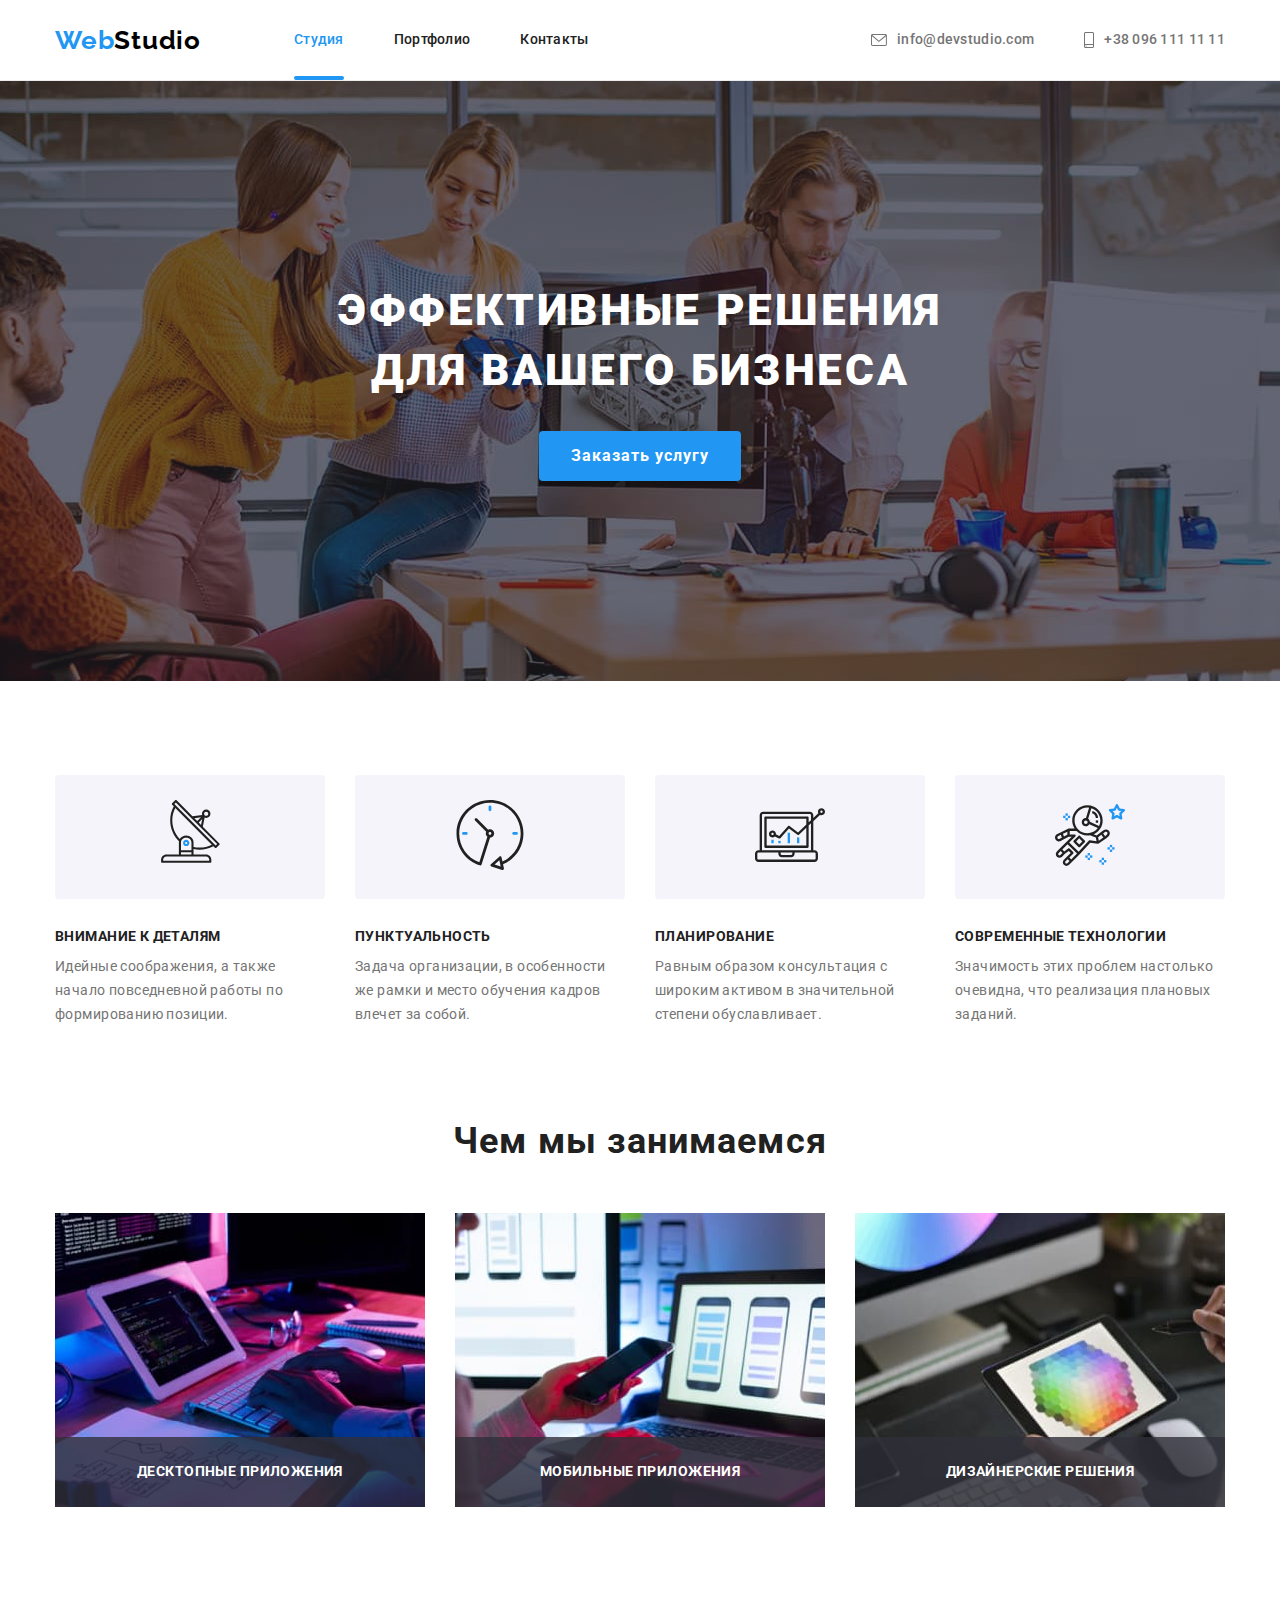
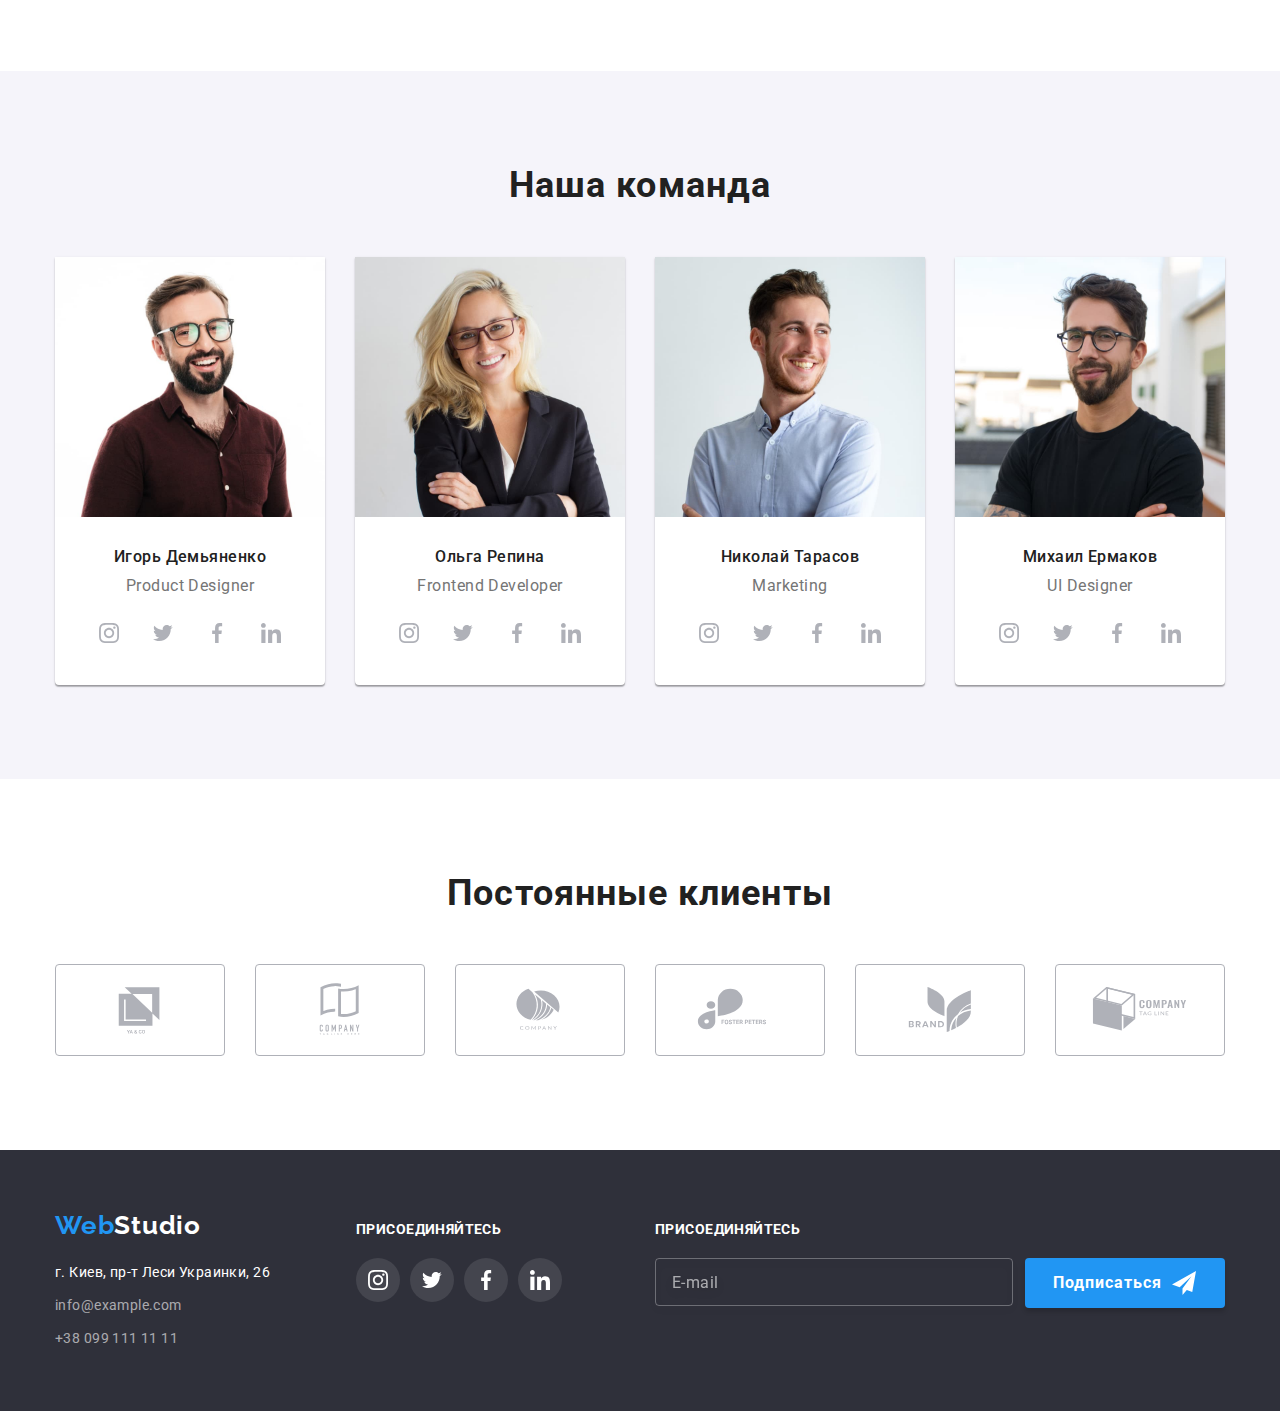
==== index.html @ 944a4d7e "added start files" ====
<!DOCTYPE html>
<html lang="ru">
  <head>
    <meta charset="UTF-8" />
    <meta http-equiv="X-UA-Compatible" content="IE=edge" />
    <meta name="viewport" content="width=device-width, initial-scale=1.0" />
    <title>Студия</title>
    <link rel="preconnect" href="https://fonts.googleapis.com" />
    <link rel="preconnect" href="https://fonts.gstatic.com" crossorigin />
    <link
      href="https://fonts.googleapis.com/css2?family=Raleway:wght@700&family=Roboto:wght@400;500;700;900&display=swap"
      rel="stylesheet"
    />
    <link
      rel="stylesheet"
      href="https://cdnjs.cloudflare.com/ajax/libs/modern-normalize/1.1.0/modern-normalize.min.css"
    />
    <link rel="stylesheet" href="./css/styles.css" />
  </head>
  <body>
    <header class="page-header">
      <div class="container">
        <nav class="main-nav">
          <a class="logo-blue text-decoration-nav" href="./index.html" lang="en"
            >Web<span class="logo-dark">Studio</span></a
          >
          <ul class="site-nav site-ul site-nav-header">
            <li class="item">
              <a href="./index.html" class="site-nav-item text-decoration-nav current">Студия</a>
            </li>
            <li class="item">
              <a href="./portfolio.html" class="site-nav-item text-decoration-nav">Портфолио</a>
            </li>
            <li class="item">
              <a href="" class="site-nav-item text-decoration-nav">Контакты</a>
            </li>
          </ul>
        </nav>
        <ul class="contacts-header site-ul site-nav-header">
          <li class="item">
            <a
              class="contacts-item contacts-item-mail text-decoration-nav"
              href="mailto:info@devstudio.com"
            >
              <svg class="icon-email" width="16" height="12">
                <use href="./images/sprite.svg#icon-email"></use>
              </svg>
              info@devstudio.com</a
            >
          </li>
          <li class="item">
            <a class="contacts-item contacts-item-tel text-decoration-nav" href="tel:+380961111111">
              <svg class="icon-tel" width="10" height="16">
                <use href="./images/sprite.svg#icon-smartphone"></use>
              </svg>
              +38 096 111 11 11</a
            >
          </li>
        </ul>
      </div>
    </header>
    <main>
      <section class="hero hero-overlay">
        <div class="container">
          <h1 class="hero-title">
            Эффективные решения <span class="indent">для вашего бизнеса</span>
          </h1>
          <button class="hero-button" type="button" data-modal-open>Заказать услугу</button>
          <div class="backdrop is-hidden" data-modal>
            <div class="modal">
              <button data-modal-close class="modal-icon-close">
                <svg width="11" height="11  ">
                  <use class="" href="./images/sprite.svg#icon-close-black"></use>
                </svg>
              </button>
              <form class="contact-form-wrapper">
                <b class="contact-form-title">Оставьте свои данные, мы вам перезвоним</b>
                <label class="contact-form-type"
                  >Имя
                  <span class="contact-form-input-wrapper">
                    <input
                      type="text"
                      name="user_name"
                      class="contact-form-input"
                      required
                      minlength="2"
                      pattern="^[а-яА-Яа-яА-Яa-zA-Z]+\s[а-яА-Яа-яА-Яa-zA-Z]+$"
                    />
                    <svg class="contact-form-icon" width="18" height="18">
                      <use href="./images/sprite.svg#icon-person-black-18dp"></use>
                    </svg>
                  </span>
                </label>
                <label class="contact-form-type"
                  >Телефон
                  <span class="contact-form-input-wrapper">
                    <input
                      type="tel"
                      name="user_phone"
                      class="contact-form-input"
                      required
                      pattern="[0-9]{3}-[0-9]{3}-[0-9]{2}-[0-9]{2}"
                      title="066-xxx-xx-xx"
                    />
                    <svg class="contact-form-icon" width="18" height="18">
                      <use href="./images/sprite.svg#icon-phone-black-18dp"></use>
                    </svg>
                  </span>
                </label>
                <label class="contact-form-type"
                  >Почта
                  <span class="contact-form-input-wrapper">
                    <input type="email" name="user_email" class="contact-form-input" required />
                    <svg class="contact-form-icon" width="18" height="18">
                      <use href="./images/sprite.svg#icon-email-black-18dp"></use>
                    </svg>
                  </span>
                </label>
                <label for="user-confirm" class="contact-form-type">Комментарий</label>
                <textarea
                  name="user_message"
                  class="contact-form-input-message"
                  placeholder="Введите текст"
                ></textarea>
                <span class="confirmation-wrapper">
                  <input
                    type="checkbox"
                    name="user_confirmation"
                    required
                    id="user-confirm"
                    class="contact-form-checkbox visually-hidden"
                  />
                  <label for="user-confirm" class="contact-form-confirm">
                    Соглашаюсь с рассылкой и принимаю
                    <a href="" class="contact-form-confirm-link">Условия договора</a></label
                  >
                </span>

                <button type="submit" class="contact-form-btn">Отправить</button>
              </form>
            </div>
          </div>
        </div>
      </section>
      <section class="features section-no-padding-btm features-list">
        <div class="container">
          <h2 class="section-title visually-hidden">Особенности</h2>
          <ul class="site-ul feature-list">
            <li class="item">
              <div class="features-icon">
                <svg class="icon" width="70" height="70">
                  <use href="./images/sprite.svg#icon-antenna"></use>
                </svg>
              </div>
              <h3 class="features-title">Внимание к деталям</h3>
              <p class="features-description">
                Идейные соображения, а также начало повседневной работы по формированию позиции.
              </p>
            </li>
            <li class="item">
              <div class="features-icon">
                <svg class="icon" width="70" height="70">
                  <use href="./images/sprite.svg#icon-clock"></use>
                </svg>
              </div>
              <h3 class="features-title">Пунктуальность</h3>
              <p class="features-description">
                Задача организации, в особенности же рамки и место обучения кадров влечет за собой.
              </p>
            </li>
            <li class="item">
              <div class="features-icon">
                <svg class="icon" width="70" height="70">
                  <use href="./images/sprite.svg#icon-diagram"></use>
                </svg>
              </div>
              <h3 class="features-title">Планирование</h3>
              <p class="features-description">
                Равным образом консультация с широким активом в значительной степени обуславливает.
              </p>
            </li>
            <li class="item">
              <div class="features-icon">
                <svg class="icon" width="70" height="70">
                  <use href="./images/sprite.svg#icon-astronaut"></use>
                </svg>
              </div>
              <h3 class="features-title">Современные технологии</h3>
              <p class="features-description">
                Значимость этих проблем настолько очевидна, что реализация плановых заданий.
              </p>
            </li>
          </ul>
        </div>
      </section>
      <section class="our-work section">
        <div class="container">
          <h2 class="section-title">Чем мы занимаемся</h2>
          <ul class="site-ul work-list">
            <li class="item">
              <div class="work-img-wrapper">
                <img
                  src="./images/about-img-1.jpeg"
                  alt="Декстопные приложения"
                  width="370"
                  height="294"
                />
                <p class="work-img-wrapper-item">Десктопные приложения</p>
              </div>
            </li>
            <li class="item">
              <div class="work-img-wrapper">
                <img
                  src="./images/about-img-2.jpeg"
                  alt="Мобильные приложения"
                  width="370"
                  height="294"
                />
                <p class="work-img-wrapper-item">Мобильные приложения</p>
              </div>
            </li>
            <li class="item">
              <div class="work-img-wrapper">
                <img
                  src="./images/about-img-3.jpeg"
                  alt="Дизайнерские решения"
                  width="370"
                  height="294"
                />
                <p class="work-img-wrapper-item">Дизайнерские решения</p>
              </div>
            </li>
          </ul>
        </div>
      </section>
      <section class="our-team section">
        <div class="container">
          <h2 class="section-title">Наша команда</h2>
          <ul class="site-ul team-list">
            <li class="team-card item">
              <img
                class="team-item"
                src="./images/team-img-1.jpeg"
                alt="Игорь Демьяненко"
                width="270"
                height="260"
              />
              <div class="team-wrapper">
                <h3 class="team-item-title">Игорь Демьяненко</h3>
                <p class="team-iteam-description" lang="en">Product Designer</p>
                <ul class="site-ul team-social">
                  <li class="team-social-item">
                    <a class="social-link" href="/">
                      <svg width="20" height="20">
                        <use class="" href="./images/sprite.svg#icon-instagram"></use>
                      </svg>
                    </a>
                  </li>
                  <li class="team-social-item">
                    <a class="social-link" href="/">
                      <svg width="20" height="20">
                        <use href="./images/sprite.svg#icon-twitter"></use>
                      </svg>
                    </a>
                  </li>
                  <li class="team-social-item">
                    <a class="social-link" href="/">
                      <svg width="20" height="20">
                        <use href="./images/sprite.svg#icon-facebook"></use>
                      </svg>
                    </a>
                  </li>
                  <li class="team-social-item">
                    <a class="social-link" href="/">
                      <svg width="20" height="20">
                        <use href="./images/sprite.svg#icon-linkedin"></use>
                      </svg>
                    </a>
                  </li>
                </ul>
              </div>
            </li>
            <li class="team-card item">
              <img
                class="team-item"
                src="./images/team-img-2.jpeg"
                alt="Ольга Репина"
                width="270"
                height="260"
              />
              <div class="team-wrapper">
                <h3 class="team-item-title">Ольга Репина</h3>
                <p class="team-iteam-description" lang="en">Frontend Developer</p>
                <ul class="site-ul team-social">
                  <li class="team-social-item">
                    <a class="social-link" href="/">
                      <svg width="20" height="20">
                        <use class="" href="./images/sprite.svg#icon-instagram"></use>
                      </svg>
                    </a>
                  </li>
                  <li class="team-social-item">
                    <a class="social-link" href="/">
                      <svg width="20" height="20">
                        <use href="./images/sprite.svg#icon-twitter"></use>
                      </svg>
                    </a>
                  </li>
                  <li class="team-social-item">
                    <a class="social-link" href="/">
                      <svg width="20" height="20">
                        <use href="./images/sprite.svg#icon-facebook"></use>
                      </svg>
                    </a>
                  </li>
                  <li class="team-social-item">
                    <a class="social-link" href="/">
                      <svg width="20" height="20">
                        <use href="./images/sprite.svg#icon-linkedin"></use>
                      </svg>
                    </a>
                  </li>
                </ul>
              </div>
            </li>
            <li class="team-card item">
              <img
                class="team-item"
                src="./images/team-img-3.jpeg"
                alt="Николай Тарасов"
                width="270"
                height="260"
              />
              <div class="team-wrapper">
                <h3 class="team-item-title">Николай Тарасов</h3>
                <p class="team-iteam-description" lang="en">Marketing</p>
                <ul class="site-ul team-social">
                  <li class="team-social-item">
                    <a class="social-link" href="/">
                      <svg width="20" height="20">
                        <use class="" href="./images/sprite.svg#icon-instagram"></use>
                      </svg>
                    </a>
                  </li>
                  <li class="team-social-item">
                    <a class="social-link" href="/">
                      <svg width="20" height="20">
                        <use href="./images/sprite.svg#icon-twitter"></use>
                      </svg>
                    </a>
                  </li>
                  <li class="team-social-item">
                    <a class="social-link" href="/">
                      <svg width="20" height="20">
                        <use href="./images/sprite.svg#icon-facebook"></use>
                      </svg>
                    </a>
                  </li>
                  <li class="team-social-item">
                    <a class="social-link" href="/">
                      <svg width="20" height="20">
                        <use href="./images/sprite.svg#icon-linkedin"></use>
                      </svg>
                    </a>
                  </li>
                </ul>
              </div>
            </li>
            <li class="team-card item">
              <img
                class="team-item"
                src="./images/team-img-4.jpeg"
                alt="Михаил Ермаков"
                width="270"
                height="260"
              />
              <div class="team-wrapper">
                <h3 class="team-item-title">Михаил Ермаков</h3>
                <p class="team-iteam-description" lang="en">UI Designer</p>
                <ul class="site-ul team-social">
                  <li class="team-social-item">
                    <a class="social-link" href="/">
                      <svg width="20" height="20">
                        <use class="" href="./images/sprite.svg#icon-instagram"></use>
                      </svg>
                    </a>
                  </li>
                  <li class="team-social-item">
                    <a class="social-link" href="/">
                      <svg width="20" height="20">
                        <use href="./images/sprite.svg#icon-twitter"></use>
                      </svg>
                    </a>
                  </li>
                  <li class="team-social-item">
                    <a class="social-link" href="/">
                      <svg width="20" height="20">
                        <use href="./images/sprite.svg#icon-facebook"></use>
                      </svg>
                    </a>
                  </li>
                  <li class="team-social-item">
                    <a class="social-link" href="/">
                      <svg width="20" height="20">
                        <use href="./images/sprite.svg#icon-linkedin"></use>
                      </svg>
                    </a>
                  </li>
                </ul>
              </div>
            </li>
          </ul>
        </div>
      </section>
      <section class="our-clients section">
        <div class="container">
          <h2 class="section-title">Постоянные клиенты</h2>
          <ul class="clients-list site-ul">
            <li class="clients-item">
              <svg width="106" height="60">
                <use href="./images/sprite.svg#icon-client-ya-co"></use>
              </svg>
            </li>
            <li class="clients-item">
              <svg width="106" height="60">
                <use href="./images/sprite.svg#icon-client-tagline-here"></use>
              </svg>
            </li>
            <li class="clients-item">
              <svg width="106" height="60">
                <use href="./images/sprite.svg#icon-client-company"></use>
              </svg>
            </li>
            <li class="clients-item">
              <svg width="106" height="60">
                <use href="./images/sprite.svg#icon-client-foster-peters"></use>
              </svg>
            </li>
            <li class="clients-item">
              <svg width="106" height="60">
                <use href="./images/sprite.svg#icon-client-brand"></use>
              </svg>
            </li>
            <li class="clients-item">
              <svg width="106" height="60">
                <use href="./images/sprite.svg#icon-client-tag-line"></use>
              </svg>
            </li>
          </ul>
        </div>
      </section>
    </main>
    <footer class="page-footer">
      <div class="container footer-section">
        <div class="address-section">
          <a class="logo-blue text-decoration-nav" href="./index.html" lang="en"
            >Web<span class="logo-light">Studio</span></a
          >
          <address class="address">
            <ul class="site-ul">
              <li>
                <p class="footer-address">г. Киев, пр-т Леси Украинки, 26</p>
              </li>
              <li class="footer-contacts-list">
                <a class="footer-contacts-item text-decoration-nav" href="mailto:info@example.com"
                  >info@example.com</a
                >
              </li>
              <li class="footer-contacts-list">
                <a class="footer-contacts-item text-decoration-nav" href="tel:+380991111111"
                  >+38 099 111 11 11</a
                >
              </li>
            </ul>
          </address>
        </div>
        <div class="social-section">
          <h3 class="social-title">присоединяйтесь</h3>
          <ul class="social-list-footer site-ul">
            <li class="social-item-footer">
              <a class="social-link" href="/">
                <svg width="20" height="20">
                  <use class="" href="./images/sprite.svg#icon-instagram"></use>
                </svg>
              </a>
            </li>
            <li class="social-item-footer">
              <a class="social-link" href="/">
                <svg width="20" height="20">
                  <use href="./images/sprite.svg#icon-twitter"></use>
                </svg>
              </a>
            </li>
            <li class="social-item-footer">
              <a class="social-link" href="/">
                <svg width="20" height="20">
                  <use href="./images/sprite.svg#icon-facebook"></use>
                </svg>
              </a>
            </li>
            <li class="social-item-footer">
              <a class="social-link" href="/">
                <svg width="20" height="20">
                  <use href="./images/sprite.svg#icon-linkedin"></use>
                </svg>
              </a>
            </li>
          </ul>
        </div>
        <div class="contact-form-footer">
          <p class="social-title">присоединяйтесь</p>
          <form class="contact-form-footer-wrapper">
            <input
              type="email"
              name="user_email_news"
              class="contact-form-news"
              required
              minlength="2"
              placeholder="E-mail"
            />
            <button type="submit" class="contact-form-news-btn">
              Подписаться
              <svg class="news-btn-icon" width="24px" height="24px">
                <use href="./images/sprite.svg#icon-icon-send"></use>
              </svg>
            </button>
          </form>
        </div>
      </div>
    </footer>
    <script src="./js/modal.js"></script>
  </body>
</html>
---- css/styles.css ----
:root {
  --main-background-color: #ffffff;
  --secondary-background-color: #f5f4fa;
  --portfolio-buttons-color: #f5f4fa;
  --main-light-color: #ffffff;
  --main-text-color: #212121;
  --secondary-text-color: #757575;
  --main-accent-color: #2196f3;
  --secondary-accent-color: #188ce8;
  --hero-footer-background: #2f303a;
  --portffolio-background: #eeeeee;
  --hero-overlay: rgba(47, 48, 58, 0.4);
  --header-border-bottom: #ececec;
  --logo-dark-color: #000000;
  --team-social-icons: #afb1b8;
}
body {
  font-family: Roboto, sans-serif;
  font-style: normal;
  font-weight: normal;
  color: var(--main-text-color);
  background-color: var(--main-background-color);
}
h1,
h2,
h3,
h4,
h5,
h6,
p {
  margin: 0;
}
img {
  display: block;
}

.page-header {
  border-bottom: 1px solid var(--header-border-bottom);
}
.page-header .container {
  display: flex;
}
.container {
  width: 1200px;
  padding-left: 15px;
  padding-right: 15px;
  margin: 0 auto;
}
.main-nav {
  display: flex;
  align-items: center;
}
.logo-blue {
  font-family: Raleway, sans-serif;
  color: var(--main-accent-color);
  font-weight: bold;
  font-size: 26px;
  line-height: 1.19;
  letter-spacing: 0.03em;
  padding: 0;
  margin: 0;
}
.logo-dark {
  color: var(--logo-dark-color);
}
.site-nav .item:not(:last-child) {
  margin-right: 50px;
}
.site-ul {
  list-style: none;
  padding: 0;
  margin: 0;
}
.site-nav-header {
  display: flex;
}
.text-decoration-nav {
  text-decoration: none;
}
.site-nav {
  margin: 0 0 0 93px;
}
.site-nav-item {
  display: block;
  padding-top: 32px;
  font-weight: 500;
  font-size: 14px;
  line-height: 1.14;
  letter-spacing: 0.02em;
  color: var(--main-text-color);
  transition: color 250ms cubic-bezier(0.4, 0, 0.2, 1) 0ms;
}
.site-nav-item:hover,
.site-nav-item:focus {
  color: var(--main-accent-color);
}
.contacts-header .item + .item {
  margin-left: 50px;
}
.contacts-header {
  margin-left: auto;
}
.icon-email {
  width: 16px;
  margin-right: 10px;
}
.icon-tel {
  width: 10px;
  margin-right: 10px;
}
.contacts-item {
  display: flex;
  align-items: center;
  padding-top: 32px;
  padding-bottom: 32px;
  margin-left: auto;
  font-weight: 500;
  font-size: 14px;
  line-height: 1.14;
  letter-spacing: 0.02em;
  color: var(--secondary-text-color);
  fill: var(--secondary-text-color);
  transition: color 250ms cubic-bezier(0.4, 0, 0.2, 1) 0ms,
    fill 250ms cubic-bezier(0.4, 0, 0.2, 1) 0ms;
}
.contacts-item:hover,
.contacts-item:focus {
  color: var(--main-accent-color);
  fill: var(--main-accent-color);
}
.section {
  padding-top: 94px;
  padding-bottom: 94px;
}
.section-no-padding-btm {
  padding-top: 94px;
  padding-bottom: 0;
}
.hero {
  background: var(--hero-footer-background);
  text-align: center;
  padding: 200px 0;
}
.hero-overlay {
  max-width: 1600px;
  min-height: 600px;
  margin: 0 auto;
  background-image: linear-gradient(to right, var(--hero-overlay), var(--hero-overlay)),
    url(../images/hero-bg-img.jpeg);
  background-repeat: no-repeat;
  background-position: center;
  background-size: cover;
}
.hero-title {
  margin-bottom: 30px;
  font-weight: 900;
  font-size: 44px;
  line-height: 1.36;
  letter-spacing: 0.06em;
  text-transform: uppercase;
  color: var(--main-light-color);
}
.indent {
  display: block;
}
.hero-button {
  display: inline-block;
  font-family: inherit;
  min-width: 200px;
  padding: 10px 32px;
  box-shadow: 0px 4px 4px rgba(0, 0, 0, 0.15);
  border-radius: 4px;
  color: var(--main-light-color);
  background-color: var(--main-accent-color);
  cursor: pointer;
  font-weight: bold;
  font-size: 16px;
  line-height: 1.87;
  letter-spacing: 0.06em;
  border: none;
  transition: background-color 250ms cubic-bezier(0.4, 0, 0.2, 1) 0ms;
}
.hero-button:hover,
.hero-button:focus {
  background-color: var(--secondary-accent-color);
}
.section-title {
  margin-top: 0;
  margin-bottom: 50px;
  font-weight: bold;
  font-size: 36px;
  line-height: 1.16;
  text-align: center;
  letter-spacing: 0.03em;
}
.visually-hidden {
  position: absolute;
  width: 1px;
  height: 1px;
  margin: -1px;
  border: 0;
  padding: 0;
  white-space: nowrap;
  clip-path: inset(100%);
  clip: rect(0 0 0 0);
  overflow: hidden;
}
.feature-list {
  display: flex;
  flex-wrap: wrap;
}
.feature-list .item {
  width: 270px;
}
.feature-list .item:not(:last-child) {
  margin-right: 30px;
}
.item .features-icon {
  background-color: var(--portfolio-buttons-color);
  padding-top: 25px;
  padding-bottom: 25px;
  margin-bottom: 30px;
  border-radius: 4px;
  width: 270px;
}
.features-icon .icon {
  width: 270px;
  margin: 0 auto;
}
.features-title {
  margin-top: 0;
  margin-bottom: 10px;
  font-weight: bold;
  font-size: 14px;
  line-height: 1.14;
  letter-spacing: 0.03em;
  text-transform: uppercase;
  color: var(--main-text-color);
}
.features-description {
  margin-top: 0;
  margin-bottom: 0;
  font-size: 14px;
  line-height: 1.71;
  letter-spacing: 0.03em;
  color: var(--secondary-text-color);
}
.work-list {
  display: flex;
}
.work-list .item {
  flex-basis: calc((100% - 90px) / 3);
}
.work-list .item:not(:last-child) {
  margin-right: 30px;
}
.work-img-wrapper {
  position: relative;
}
.work-img-wrapper-item {
  transform: translateY(-100%);
  width: 100%;
  height: 70px;
  padding: 27px 80px;
  background: rgba(47, 48, 58, 0.8);
  font-weight: 700;
  font-size: 14px;
  line-height: 1.14;
  text-align: center;
  letter-spacing: 0.03em;
  text-transform: uppercase;
  color: var(--main-light-color);
}
.our-team {
  background-color: var(--secondary-background-color);
}
.team-list {
  display: flex;
  flex-wrap: wrap;
}
.team-list .item:not(:last-child) {
  margin-right: 30px;
}
.team-card {
  flex-basis: calc((100% - 120px) / 4);
  background: var(--main-light-color);
  box-shadow: 0px 1px 3px rgba(0, 0, 0, 0.12), 0px 1px 1px rgba(0, 0, 0, 0.14),
    0px 2px 1px rgba(0, 0, 0, 0.2);
  border-radius: 0px 0px 4px 4px;
}
.team-wrapper {
  padding: 30px 0;
}
.team-item-title {
  margin-top: 0;
  margin-bottom: 10px;
  font-weight: 500;
  font-size: 16px;
  line-height: 1.19;
  text-align: center;
  letter-spacing: 0.03em;
}
.team-iteam-description {
  margin-bottom: 16px;
  font-size: 16px;
  line-height: 1.19;
  text-align: center;
  letter-spacing: 0.03em;
  color: var(--secondary-text-color);
}
.team-social {
  display: flex;
  justify-content: center;
}
.team-social-item .social-link {
  display: flex;
  justify-content: center;
  align-items: center;
  width: 44px;
  height: 44px;
  border-radius: 50%;
  background-position: center;
  fill: var(--team-social-icons);
  transition: background-color 250ms cubic-bezier(0.4, 0, 0.2, 1) 0ms,
    fill 250ms cubic-bezier(0.4, 0, 0.2, 1) 0ms,
    border-radius 250ms cubic-bezier(0.4, 0, 0.2, 1) 0ms;
}
.team-social-item:not(:last-child) {
  margin-right: 10px;
}
.team-social-item .social-link:hover,
.team-social-item .social-link:focus {
  border-radius: 50px;
  background-color: var(--main-accent-color);
  fill: var(--main-light-color);
}
.clients-list {
  display: flex;
  flex-wrap: wrap;
}
.clients-item {
  display: flex;
  justify-content: center;
  align-items: center;
  width: 170px;
  height: 92px;
  margin-right: 30px;
  border: 1px solid var(--team-social-icons);
  box-sizing: border-box;
  border-radius: 4px;
  fill: var(--team-social-icons);
  transition: fill 250ms cubic-bezier(0.4, 0, 0.2, 1) 0ms,
    border-color 250ms cubic-bezier(0.4, 0, 0.2, 1) 0ms;
}
.clients-item:nth-child(6n + 6) {
  margin-right: 0px;
}
.clients-item:hover,
.clients-item:focus {
  fill: var(--main-accent-color);
  border-color: var(--main-accent-color);
}
.page-footer {
  padding: 60px 0;
  background-color: var(--hero-footer-background);
}
.logo-light {
  color: var(--main-light-color);
  margin-bottom: 20px;
}
.address {
  font-style: normal;
  margin-top: 20px;
}
.footer-address {
  font-size: 14px;
  line-height: 1.71;
  letter-spacing: 0.03em;
  color: var(--main-light-color);
}
.footer-contacts-list {
  margin-top: 9px;
}
.footer-contacts-item {
  font-size: 14px;
  line-height: 1.71;
  letter-spacing: 0.03em;
  color: rgba(255, 255, 255, 0.6);
  transition: color 250ms cubic-bezier(0.4, 0, 0.2, 1) 0ms;
}
.footer-contacts-item:hover,
.footer-contacts-item:focus {
  color: var(--main-accent-color);
}
.social-title {
  font-weight: bold;
  font-size: 14px;
  line-height: 1.14;
  letter-spacing: 0.03em;
  text-transform: uppercase;
  color: var(--main-light-color);
}
.footer-section {
  display: flex;
  align-items: baseline;
}
.social-list-footer {
  display: flex;
}
.social-item-footer .social-link {
  display: flex;
  justify-content: center;
  align-items: center;
  width: 44px;
  height: 44px;
  border-radius: 50%;
  background-color: rgba(255, 255, 255, 0.1);
  background-position: center;
  position: relative;
  fill: var(--main-light-color);
  transition: background-color 250ms cubic-bezier(0.4, 0, 0.2, 1) 0ms;
}
.social-item-footer .social-link:hover,
.social-item-footer .social-link:focus {
  background-color: var(--main-accent-color);
}
.social-list-footer :not(:last-child) {
  margin-right: 10px;
}
.address-section {
  margin-right: 70px;
  width: 231px;
}
.social-title {
  margin-bottom: 20px;
  font-weight: bold;
  font-size: 14px;
  line-height: 1.14;
  letter-spacing: 0.03em;
  text-transform: uppercase;
  color: var(--main-light-color);
}
.current {
  color: var(--main-accent-color);
}
.current::after {
  content: '';
  display: block;
  width: 100%;
  height: 4px;
  background: var(--main-accent-color);
  border-radius: 2px;
  margin-top: 28px;
}
.section-ul {
  margin-bottom: 50px;
  margin-top: 0;
}
.button-list {
  display: flex;
  justify-content: center;
}
.button-list .item:not(:last-child) {
  margin-right: 8px;
}
.portfolio-button {
  display: inline-block;
  font-family: inherit;
  min-width: 73px;
  padding: 6px 22px;
  background-color: var(--portfolio-buttons-color);
  cursor: pointer;
  border-radius: 4px;
  font-weight: 500;
  font-size: 16px;
  line-height: 1.62;
  text-align: center;
  letter-spacing: 0.03em;
  border: none;
  transition: color 250ms cubic-bezier(0.4, 0, 0.2, 1) 0ms,
    background-color 250ms cubic-bezier(0.4, 0, 0.2, 1) 0ms,
    box-shadow 250ms cubic-bezier(0.4, 0, 0.2, 1) 0ms,
    border-radius 250ms cubic-bezier(0.4, 0, 0.2, 1) 0ms;
}
.active {
  color: var(--main-light-color);
  background-color: var(--main-accent-color);
  box-shadow: 0px 3px 1px rgba(0, 0, 0, 0.1), 0px 1px 2px rgba(0, 0, 0, 0.08),
    0px 2px 2px rgba(0, 0, 0, 0.12);
  border-radius: 4px;
}
.portfolio-button:hover,
.portfolio-button:focus {
  color: var(--main-light-color);
  background-color: var(--main-accent-color);
  box-shadow: 0px 3px 1px rgba(0, 0, 0, 0.1), 0px 1px 2px rgba(0, 0, 0, 0.08),
    0px 2px 2px rgba(0, 0, 0, 0.12);
  border-radius: 4px;
}
.portfolio-list {
  display: flex;
  flex-wrap: wrap;
}
.portfolio-list .item:nth-child(3n) {
  margin-right: 0;
}
.portfolio-list .item:nth-last-child(-n + 3) {
  margin-bottom: 0;
}
.portfolio-card {
  margin-right: 30px;
  margin-bottom: 30px;
  flex-basis: calc((100% - 90px) / 3);
  background: var(--main-light-color);
}
.portfolio-card.item {
  transition: box-shadow 250ms cubic-bezier(0.4, 0, 0.2, 1) 0ms;
}
.portfolio-card.item:hover,
.portfolio-card.item:focus {
    box-shadow: 0px 1px 1px rgba(0, 0, 0, 0.12),
    0px 4px 4px rgba(0, 0, 0, 0.06),
    1px 4px 6px rgba(0, 0, 0, 0.16);
}
.portfolio-card-list-overlay {
  position: relative;
  overflow: hidden;
}
.portfolio-card-overlay {
  position: absolute;
  top: 0;
  left: 0;
  padding: 63px 24px;
  width: 100%;
  height: 100%;
  overflow: auto;
  font-weight: 400;
  font-size: 18px;
  line-height: 1.56;
  letter-spacing: 0.03em;
  color: var(--main-light-color);
  background-color: rgba(33, 150, 243, 0.9);
  transform: translateY(100%);
  transition: transform 250ms cubic-bezier(0.4, 0, 0.2, 1) 0ms;
}
.portfolio-link {
  display: block;
  text-decoration: none;
}
.portfolio-link:hover .portfolio-card-overlay,
.portfolio-link:focus .portfolio-card-overlay {
  transform: translateY(0%);
  box-shadow: 0px 1px 1px rgba(0, 0, 0, 0.12),
    0px 4px 4px rgba(0, 0, 0, 0.06),
    1px 4px 6px rgba(0, 0, 0, 0.16);
}
.portfolio-wrapper {
  padding: 20px 24px;
  border: 1px solid var(--portffolio-background);
  border-top: none;
}
.portfolio-title {
  margin-top: 0;
  margin-bottom: 4px;
  font-weight: 700;
  font-size: 18px;
  line-height: 2;
  letter-spacing: 0.06em;
  color: var(--main-text-color);
}
.portfolio-description {
  font-size: 16px;
  line-height: 1.87;
  letter-spacing: 0.03em;
  color: var(--secondary-text-color);
}
.backdrop.is-hidden {
  visibility: hidden;
  opacity: 0;
  pointer-events: none;
}
.backdrop.is-hidden .modal {
  transform: translate(50%, -50%) scale(0.1);
}
.backdrop {
  z-index: 1;
  opacity: 1;
  visibility: visible;
  position: fixed;
  width: 100%;
  height: 100%;
  left: 0;
  top: 0;
  background: rgba(0, 0, 0, 0.2);
  transition: opacity 250ms cubic-bezier(0.4, 0, 0.2, 1),
    visibility 250ms cubic-bezier(0.4, 0, 0.2, 1);
}
.modal {
  position: absolute;
  transform: translate(50%, -50%) scale(1);
  width: 528px;
  right: 50%;
  top: 50%;
  background: var(--main-background-color);
  box-shadow: 0px 1px 3px rgba(0, 0, 0, 0.12), 0px 1px 1px rgba(0, 0, 0, 0.14),
    0px 2px 1px rgba(0, 0, 0, 0.2);
  border-radius: 4px;
  transition: transform 250ms cubic-bezier(0.4, 0, 0.2, 1);
}
.modal-icon-close {
  position: absolute;
  top: 8px;
  right: 8px;
  display: flex;
  justify-content: center;
  align-items: center;
  width: 30px;
  height: 30px;
  background: var(--main-background-color);
  border: 1px solid rgba(0, 0, 0, 0.1);
  border-radius: 50%;
  cursor: pointer;
  transition: fill 250ms cubic-bezier(0.4, 0, 0.2, 1);
}
.modal-icon-close:hover,
.modal-icon-close:focus {
  fill: var(--secondary-accent-color);
}
.contact-form-title {
  margin-bottom: 12px;
  font-weight: 700;
  font-size: 20px;
  line-height: 1.15;
  text-align: center;
  letter-spacing: 0.03em;
  color: var(--main-text-color);
}
.contact-form-wrapper {
  padding: 40px;
  text-align: left;
}
.contact-form-input {
  width: 100%;
  height: 38px;
  font-weight: 400;
  font-size: 14px;
  line-height: 1.14;
  letter-spacing: 0.01em;
  padding: 12px 12px 12px 42px;
  border: 1px solid rgba(33, 33, 33, 0.2);
  box-sizing: border-box;
  border-radius: 4px;
  transition: border 250ms cubic-bezier(0.4, 0, 0.2, 1);
}
.contact-form-input:focus, 
.contact-form-input:hover {
  border: 1px solid var(--main-accent-color);
  outline: none;
}
.contact-form-input-message {
  width: 100%;
  height: 118px;
  padding: 12px 16px;
  margin-bottom: 20px;
  resize: none;
  border: 1px solid rgba(33, 33, 33, 0.2);
  box-sizing: border-box;
  border-radius: 4px;
  font-weight: 400;
  font-size: 14px;
  line-height: 1.14;
  letter-spacing: 0.01em;
  transition: border 250ms cubic-bezier(0.4, 0, 0.2, 1) 0ms;
  outline: none;
}
.contact-form-input-message:focus,
.contact-form-input-message:hover {
  border: 1px solid var(--main-accent-color);
}
.contact-form-input-message::placeholder {
  font-weight: 400;
  font-size: 14px;
  line-height: 1.14;
  letter-spacing: 0.01em;
  color: rgba(117, 117, 117, 0.5);
}
.confirmation-wrapper {
  text-align: center;
}
.contact-form-confirm {
  font-weight: 400;
  font-size: 14px;
  line-height: 1.71;
  letter-spacing: 0.03em;
  color: var(--secondary-text-color);
}
.contact-form-confirm::before {
  content: "";
  display: inline-block;
  width: 16px;
  height: 15px;
  cursor: pointer;
  margin-right: 8px;
  border: 2px solid var(--main-text-color);
  border-radius: 4px;
  transition: border 250ms cubic-bezier(0.4, 0, 0.2, 1),
  border-radius 250ms cubic-bezier(0.4, 0, 0.2, 1);
}
.contact-form-checkbox:focus + .contact-form-confirm::before,
.contact-form-checkbox:hover + .contact-form-confirm::before {
  border: 2px solid var(--main-accent-color);
  border-radius: 4px;
}
.contact-form-checkbox:checked + .contact-form-confirm::before {
  background-image: url(../images/icon-check.svg);
  border: 0px;
}
.contact-form-confirm-link {
  color: var(--main-accent-color);
}
.contact-form-btn {
  display: block;
  width: 200px;
  height: 50px;
  padding: 10px 55px;
  margin-left: auto;
  margin-right: auto;
  margin-top: 30px;
  font-weight: 700;
  font-size: 16px;
  line-height: 1.88;
  letter-spacing: 0.06em;
  color: var(--main-light-color);
  background-color: var(--main-accent-color);
  box-shadow: 0px 4px 4px rgba(0, 0, 0, 0.15);
  border-radius: 4px;
  border: none;
  cursor: pointer;
  transition: background-color 250ms cubic-bezier(0.4, 0, 0.2, 1) 0ms;
}
.contact-form-btn:focus,
.contact-form-btn:hover {
  background-color: var(--secondary-accent-color);
}
.contact-form-type {
  display: block;
  font-weight: 400;
  font-size: 12px;
  margin-top: 12px;
  margin-bottom: 4px;
  line-height: 1.17;
  letter-spacing: 0.01em;
  color: var(--secondary-text-color);
}
.contact-form-input-wrapper {
  position: relative;
  margin-bottom: 10px;
}
.contact-form-icon {
  position: absolute;
  display: block;
  top: 50%;
  left: 12px;
  transform: translateY(-50%);
  transition: fill 250ms cubic-bezier(0.4, 0, 0.2, 1);
}
.contact-form-input:focus + .contact-form-icon,
.contact-form-input:hover + .contact-form-icon {
  fill: var(--main-accent-color);
}
.social-title.footer {
  display: block;
}
.contact-form-footer {
  margin-left: 93px;
}
.contact-form-footer-wrapper {
  display: flex;
}
.contact-form-news {
  width: 358px;
  height: 48px;
  padding: 15px 16px;
  border: 1px solid rgba(255, 255, 255, 0.3);
  box-sizing: border-box;
  filter: drop-shadow(0px 4px 4px rgba(0, 0, 0, 0.15));
  border-radius: 4px;
  background-color: transparent;
  outline: none;
  font-weight: 400;
  font-size: 16px;
  line-height: 1.25;
  letter-spacing: 0.03em;
  color: var(--main-light-color);
}
.contact-form-news::placeholder {
  font-weight: 400;
  font-size: 16px;
  line-height: 1.25;
  letter-spacing: 0.03em;
  color: rgba(255, 255, 255, 0.6);
}
.contact-form-news-btn-wrapper {
  position: relative;
}
.contact-form-news-btn {
  display: flex;
  align-items: center;
  width: 200px;
  height: 50px;
  margin-left: 12px;
  background: var(--main-accent-color);
  box-shadow: 0px 4px 4px rgba(0, 0, 0, 0.15);
  border-radius: 4px;
  border: none;
  font-weight: 700;
  font-size: 16px;
  line-height: 1.88;
  letter-spacing: 0.06em;
  color: var(--main-light-color);
  padding: 10px 28px;
  cursor: pointer;
}
.news-btn-icon {
  margin-left: 10px;
}
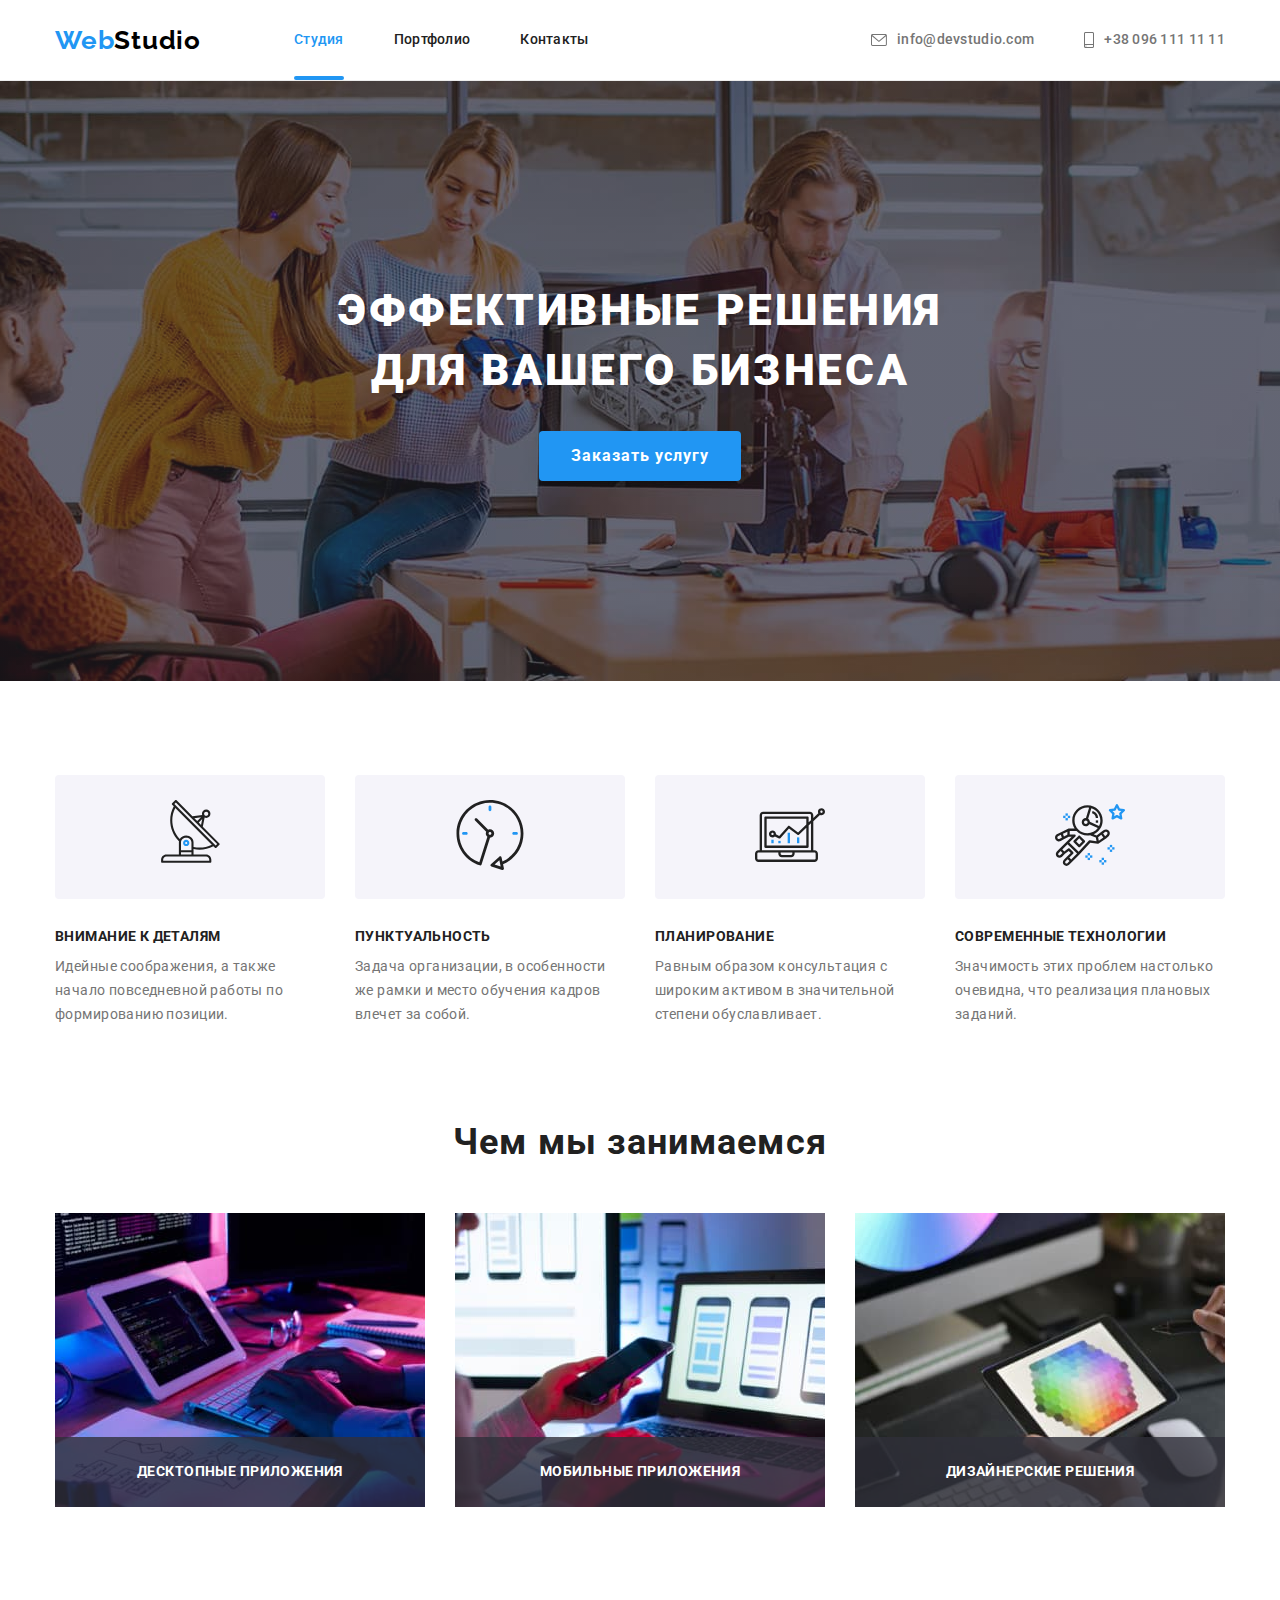
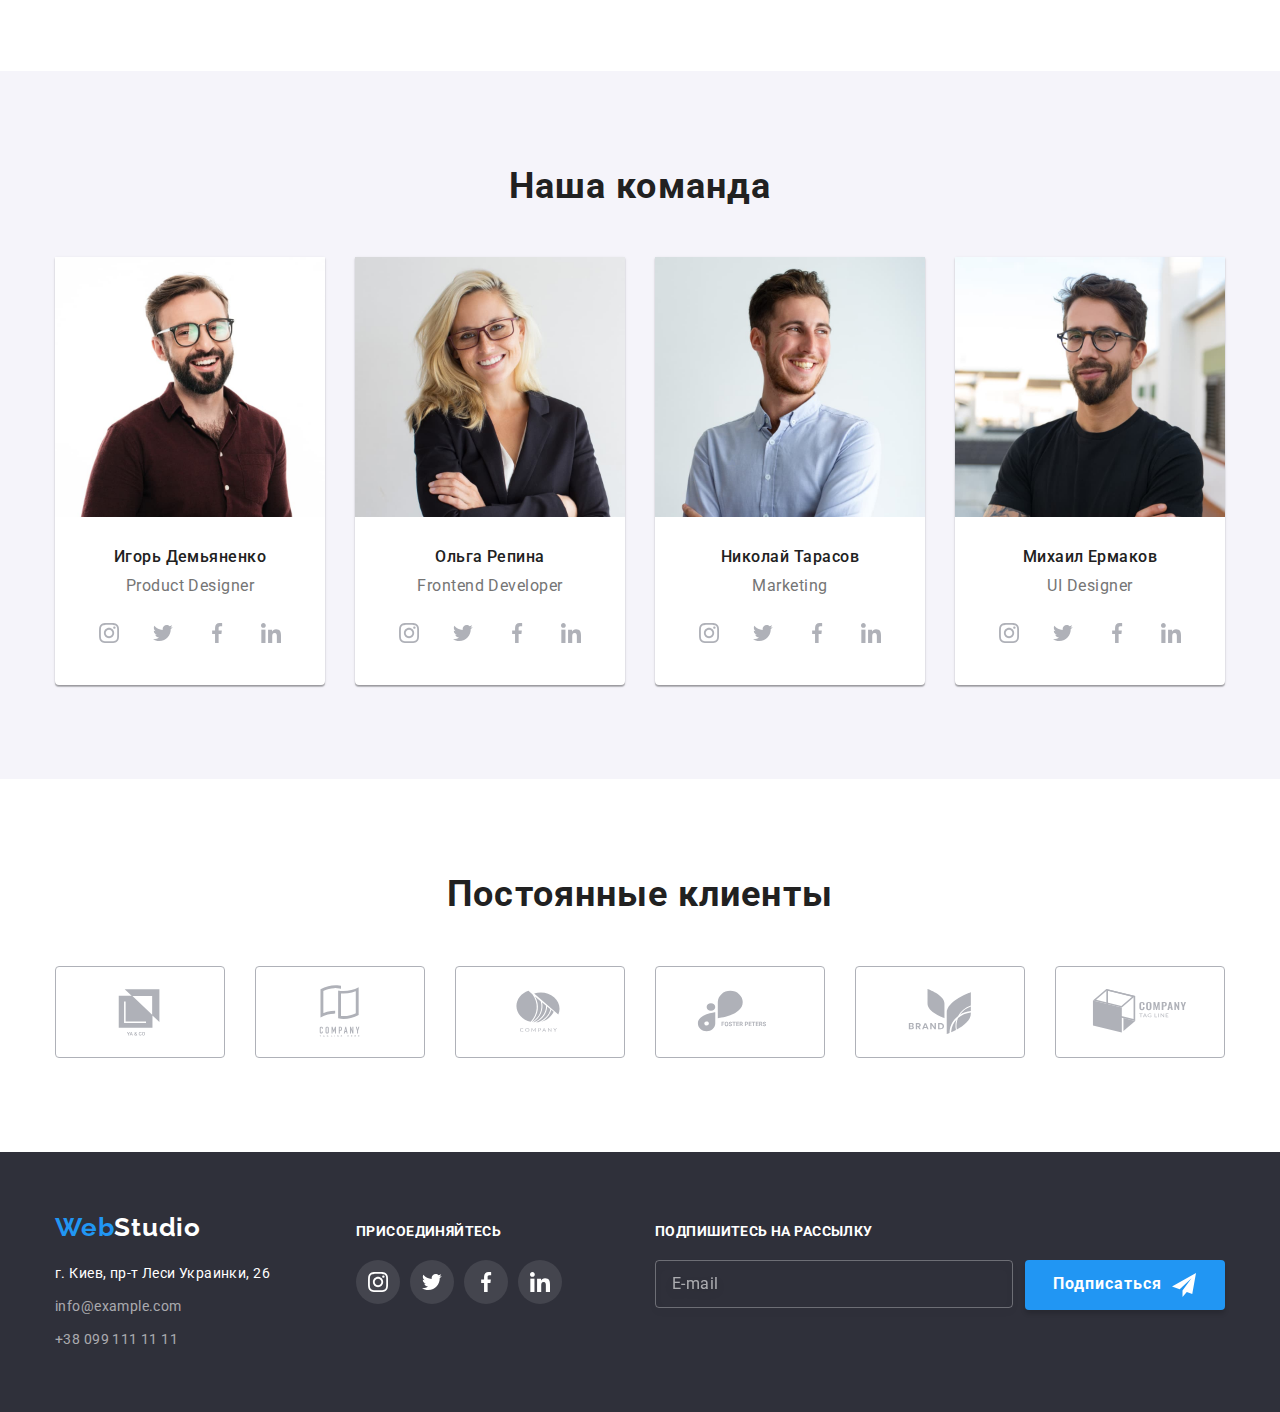
==== commit 6aebee84: "hw-07 is done" ====
--- a/index.html
+++ b/index.html
@@ -15,42 +15,39 @@
       rel="stylesheet"
       href="https://cdnjs.cloudflare.com/ajax/libs/modern-normalize/1.1.0/modern-normalize.min.css"
     />
-    <link rel="stylesheet" href="./css/styles.css" />
+    <link rel="stylesheet" href="./css/main.min.css" />
   </head>
   <body>
-    <header class="page-header">
+    <header class="header">
       <div class="container">
-        <nav class="main-nav">
-          <a class="logo-blue text-decoration-nav" href="./index.html" lang="en"
-            >Web<span class="logo-dark">Studio</span></a
+        <nav class="header__nav">
+          <a class="header__logo header__logo_theme_blue" href="./index.html" lang="en"
+            >Web<span class="header__logo_theme_dark">Studio</span></a
           >
-          <ul class="site-nav site-ul site-nav-header">
+          <ul class="header__nav-list">
+            <li class="header__nav-item">
+              <a href="./index.html" class="header__nav-link current">Студия</a>
+            </li>
+            <li class="header__nav-item">
+              <a href="./portfolio.html" class="header__nav-link">Портфолио</a>
+            </li>
             <li class="item">
-              <a href="./index.html" class="site-nav-item text-decoration-nav current">Студия</a>
-            </li>
-            <li class="item">
-              <a href="./portfolio.html" class="site-nav-item text-decoration-nav">Портфолио</a>
-            </li>
-            <li class="item">
-              <a href="" class="site-nav-item text-decoration-nav">Контакты</a>
+              <a href="" class="header__nav-link">Контакты</a>
             </li>
           </ul>
         </nav>
-        <ul class="contacts-header site-ul site-nav-header">
-          <li class="item">
-            <a
-              class="contacts-item contacts-item-mail text-decoration-nav"
-              href="mailto:info@devstudio.com"
-            >
-              <svg class="icon-email" width="16" height="12">
+        <ul class="header__contacts header__nav-list">
+          <li class="header__contacts-list">
+            <a class="header__contacts-item" href="mailto:info@devstudio.com">
+              <svg class="header__contacts-icon-email" width="16" height="12">
                 <use href="./images/sprite.svg#icon-email"></use>
               </svg>
               info@devstudio.com</a
             >
           </li>
-          <li class="item">
-            <a class="contacts-item contacts-item-tel text-decoration-nav" href="tel:+380961111111">
-              <svg class="icon-tel" width="10" height="16">
+          <li class="header__contacts-list">
+            <a class="header__contacts-item" href="tel:+380961111111">
+              <svg class="header__contacts-icon-tel" width="10" height="16">
                 <use href="./images/sprite.svg#icon-smartphone"></use>
               </svg>
               +38 096 111 11 11</a
@@ -60,12 +57,12 @@
       </div>
     </header>
     <main>
-      <section class="hero hero-overlay">
+      <section class="hero hero__overlay">
         <div class="container">
-          <h1 class="hero-title">
+          <h1 class="hero__title">
             Эффективные решения <span class="indent">для вашего бизнеса</span>
           </h1>
-          <button class="hero-button" type="button" data-modal-open>Заказать услугу</button>
+          <button class="hero__btn" type="button" data-modal-open>Заказать услугу</button>
           <div class="backdrop is-hidden" data-modal>
             <div class="modal">
               <button data-modal-close class="modal-icon-close">
@@ -142,51 +139,51 @@
           </div>
         </div>
       </section>
-      <section class="features section-no-padding-btm features-list">
+      <section class="features features__section">
         <div class="container">
           <h2 class="section-title visually-hidden">Особенности</h2>
-          <ul class="site-ul feature-list">
-            <li class="item">
-              <div class="features-icon">
-                <svg class="icon" width="70" height="70">
+          <ul class="features__list">
+            <li class="features__item">
+              <div class="features__icon">
+                <svg class="features__icon-item" width="70" height="70">
                   <use href="./images/sprite.svg#icon-antenna"></use>
                 </svg>
               </div>
-              <h3 class="features-title">Внимание к деталям</h3>
-              <p class="features-description">
+              <h3 class="features__title">Внимание к деталям</h3>
+              <p class="features__description">
                 Идейные соображения, а также начало повседневной работы по формированию позиции.
               </p>
             </li>
-            <li class="item">
-              <div class="features-icon">
-                <svg class="icon" width="70" height="70">
+            <li class="features__item">
+              <div class="features__icon">
+                <svg class="features__icon-item" width="70" height="70">
                   <use href="./images/sprite.svg#icon-clock"></use>
                 </svg>
               </div>
-              <h3 class="features-title">Пунктуальность</h3>
-              <p class="features-description">
+              <h3 class="features__title">Пунктуальность</h3>
+              <p class="features__description">
                 Задача организации, в особенности же рамки и место обучения кадров влечет за собой.
               </p>
             </li>
-            <li class="item">
-              <div class="features-icon">
-                <svg class="icon" width="70" height="70">
+            <li class="features__item">
+              <div class="features__icon">
+                <svg class="features__icon-item" width="70" height="70">
                   <use href="./images/sprite.svg#icon-diagram"></use>
                 </svg>
               </div>
-              <h3 class="features-title">Планирование</h3>
-              <p class="features-description">
+              <h3 class="features__title">Планирование</h3>
+              <p class="features__description">
                 Равным образом консультация с широким активом в значительной степени обуславливает.
               </p>
             </li>
-            <li class="item">
-              <div class="features-icon">
-                <svg class="icon" width="70" height="70">
+            <li class="features__item">
+              <div class="features__icon">
+                <svg class="features__icon-item" width="70" height="70">
                   <use href="./images/sprite.svg#icon-astronaut"></use>
                 </svg>
               </div>
-              <h3 class="features-title">Современные технологии</h3>
-              <p class="features-description">
+              <h3 class="features__title">Современные технологии</h3>
+              <p class="features__description">
                 Значимость этих проблем настолько очевидна, что реализация плановых заданий.
               </p>
             </li>
@@ -196,82 +193,76 @@
       <section class="our-work section">
         <div class="container">
           <h2 class="section-title">Чем мы занимаемся</h2>
-          <ul class="site-ul work-list">
-            <li class="item">
-              <div class="work-img-wrapper">
+          <ul class="our-work__list">
+            <li class="our-work__item">
+              <div class="our-work__img-wrapper">
                 <img
                   src="./images/about-img-1.jpeg"
                   alt="Декстопные приложения"
                   width="370"
                   height="294"
                 />
-                <p class="work-img-wrapper-item">Десктопные приложения</p>
-              </div>
-            </li>
-            <li class="item">
-              <div class="work-img-wrapper">
+                <p class="our-work__img-wrapper-item">Десктопные приложения</p>
+              </div>
+            </li>
+            <li class="our-work__item">
+              <div class="our-work__img-wrapper">
                 <img
                   src="./images/about-img-2.jpeg"
                   alt="Мобильные приложения"
                   width="370"
                   height="294"
                 />
-                <p class="work-img-wrapper-item">Мобильные приложения</p>
-              </div>
-            </li>
-            <li class="item">
-              <div class="work-img-wrapper">
+                <p class="our-work__img-wrapper-item">Мобильные приложения</p>
+              </div>
+            </li>
+            <li class="our-work__item">
+              <div class="our-work__img-wrapper">
                 <img
                   src="./images/about-img-3.jpeg"
                   alt="Дизайнерские решения"
                   width="370"
                   height="294"
                 />
-                <p class="work-img-wrapper-item">Дизайнерские решения</p>
+                <p class="our-work__img-wrapper-item">Дизайнерские решения</p>
               </div>
             </li>
           </ul>
         </div>
       </section>
-      <section class="our-team section">
+      <section class="team section">
         <div class="container">
           <h2 class="section-title">Наша команда</h2>
-          <ul class="site-ul team-list">
-            <li class="team-card item">
-              <img
-                class="team-item"
-                src="./images/team-img-1.jpeg"
-                alt="Игорь Демьяненко"
-                width="270"
-                height="260"
-              />
-              <div class="team-wrapper">
-                <h3 class="team-item-title">Игорь Демьяненко</h3>
-                <p class="team-iteam-description" lang="en">Product Designer</p>
-                <ul class="site-ul team-social">
-                  <li class="team-social-item">
-                    <a class="social-link" href="/">
+          <ul class="team__list">
+            <li class="team__card team__card-item">
+              <img src="./images/team-img-1.jpeg" alt="Игорь Демьяненко" width="270" height="260" />
+              <div class="team__wrapper">
+                <h3 class="team__item-title">Игорь Демьяненко</h3>
+                <p class="team__item-description" lang="en">Product Designer</p>
+                <ul class="team__social">
+                  <li class="team__social-item">
+                    <a class="team__social-link" href="/">
                       <svg width="20" height="20">
                         <use class="" href="./images/sprite.svg#icon-instagram"></use>
                       </svg>
                     </a>
                   </li>
-                  <li class="team-social-item">
-                    <a class="social-link" href="/">
+                  <li class="team__social-item">
+                    <a class="team__social-link" href="/">
                       <svg width="20" height="20">
                         <use href="./images/sprite.svg#icon-twitter"></use>
                       </svg>
                     </a>
                   </li>
-                  <li class="team-social-item">
-                    <a class="social-link" href="/">
+                  <li class="team__social-item">
+                    <a class="team__social-link" href="/">
                       <svg width="20" height="20">
                         <use href="./images/sprite.svg#icon-facebook"></use>
                       </svg>
                     </a>
                   </li>
-                  <li class="team-social-item">
-                    <a class="social-link" href="/">
+                  <li class="team__social-item">
+                    <a class="team__social-link" href="/">
                       <svg width="20" height="20">
                         <use href="./images/sprite.svg#icon-linkedin"></use>
                       </svg>
@@ -280,41 +271,35 @@
                 </ul>
               </div>
             </li>
-            <li class="team-card item">
-              <img
-                class="team-item"
-                src="./images/team-img-2.jpeg"
-                alt="Ольга Репина"
-                width="270"
-                height="260"
-              />
-              <div class="team-wrapper">
-                <h3 class="team-item-title">Ольга Репина</h3>
-                <p class="team-iteam-description" lang="en">Frontend Developer</p>
-                <ul class="site-ul team-social">
-                  <li class="team-social-item">
-                    <a class="social-link" href="/">
+            <li class="team__card team__card-item">
+              <img src="./images/team-img-2.jpeg" alt="Ольга Репина" width="270" height="260" />
+              <div class="team__wrapper">
+                <h3 class="team__item-title">Ольга Репина</h3>
+                <p class="team__item-description" lang="en">Frontend Developer</p>
+                <ul class="team__social">
+                  <li class="team__social-item">
+                    <a class="team__social-link" href="/">
                       <svg width="20" height="20">
                         <use class="" href="./images/sprite.svg#icon-instagram"></use>
                       </svg>
                     </a>
                   </li>
-                  <li class="team-social-item">
-                    <a class="social-link" href="/">
+                  <li class="team__social-item">
+                    <a class="team__social-link" href="/">
                       <svg width="20" height="20">
                         <use href="./images/sprite.svg#icon-twitter"></use>
                       </svg>
                     </a>
                   </li>
-                  <li class="team-social-item">
-                    <a class="social-link" href="/">
+                  <li class="team__social-item">
+                    <a class="team__social-link" href="/">
                       <svg width="20" height="20">
                         <use href="./images/sprite.svg#icon-facebook"></use>
                       </svg>
                     </a>
                   </li>
-                  <li class="team-social-item">
-                    <a class="social-link" href="/">
+                  <li class="team__social-item">
+                    <a class="team__social-link" href="/">
                       <svg width="20" height="20">
                         <use href="./images/sprite.svg#icon-linkedin"></use>
                       </svg>
@@ -323,41 +308,35 @@
                 </ul>
               </div>
             </li>
-            <li class="team-card item">
-              <img
-                class="team-item"
-                src="./images/team-img-3.jpeg"
-                alt="Николай Тарасов"
-                width="270"
-                height="260"
-              />
-              <div class="team-wrapper">
-                <h3 class="team-item-title">Николай Тарасов</h3>
-                <p class="team-iteam-description" lang="en">Marketing</p>
-                <ul class="site-ul team-social">
-                  <li class="team-social-item">
-                    <a class="social-link" href="/">
+            <li class="team__card team__card-item">
+              <img src="./images/team-img-3.jpeg" alt="Николай Тарасов" width="270" height="260" />
+              <div class="team__wrapper">
+                <h3 class="team__item-title">Николай Тарасов</h3>
+                <p class="team__item-description" lang="en">Marketing</p>
+                <ul class="team__social">
+                  <li class="team__social-item">
+                    <a class="team__social-link" href="/">
                       <svg width="20" height="20">
                         <use class="" href="./images/sprite.svg#icon-instagram"></use>
                       </svg>
                     </a>
                   </li>
-                  <li class="team-social-item">
-                    <a class="social-link" href="/">
+                  <li class="team__social-item">
+                    <a class="team__social-link" href="/">
                       <svg width="20" height="20">
                         <use href="./images/sprite.svg#icon-twitter"></use>
                       </svg>
                     </a>
                   </li>
-                  <li class="team-social-item">
-                    <a class="social-link" href="/">
+                  <li class="team__social-item">
+                    <a class="team__social-link" href="/">
                       <svg width="20" height="20">
                         <use href="./images/sprite.svg#icon-facebook"></use>
                       </svg>
                     </a>
                   </li>
-                  <li class="team-social-item">
-                    <a class="social-link" href="/">
+                  <li class="team__social-item">
+                    <a class="team__social-link" href="/">
                       <svg width="20" height="20">
                         <use href="./images/sprite.svg#icon-linkedin"></use>
                       </svg>
@@ -366,41 +345,35 @@
                 </ul>
               </div>
             </li>
-            <li class="team-card item">
-              <img
-                class="team-item"
-                src="./images/team-img-4.jpeg"
-                alt="Михаил Ермаков"
-                width="270"
-                height="260"
-              />
-              <div class="team-wrapper">
-                <h3 class="team-item-title">Михаил Ермаков</h3>
-                <p class="team-iteam-description" lang="en">UI Designer</p>
-                <ul class="site-ul team-social">
-                  <li class="team-social-item">
-                    <a class="social-link" href="/">
+            <li class="team__card team__card-item">
+              <img src="./images/team-img-4.jpeg" alt="Михаил Ермаков" width="270" height="260" />
+              <div class="team__wrapper">
+                <h3 class="team__item-title">Михаил Ермаков</h3>
+                <p class="team__item-description" lang="en">UI Designer</p>
+                <ul class="team__social">
+                  <li class="team__social-item">
+                    <a class="team__social-link" href="/">
                       <svg width="20" height="20">
                         <use class="" href="./images/sprite.svg#icon-instagram"></use>
                       </svg>
                     </a>
                   </li>
-                  <li class="team-social-item">
-                    <a class="social-link" href="/">
+                  <li class="team__social-item">
+                    <a class="team__social-link" href="/">
                       <svg width="20" height="20">
                         <use href="./images/sprite.svg#icon-twitter"></use>
                       </svg>
                     </a>
                   </li>
-                  <li class="team-social-item">
-                    <a class="social-link" href="/">
+                  <li class="team__social-item">
+                    <a class="team__social-link" href="/">
                       <svg width="20" height="20">
                         <use href="./images/sprite.svg#icon-facebook"></use>
                       </svg>
                     </a>
                   </li>
-                  <li class="team-social-item">
-                    <a class="social-link" href="/">
+                  <li class="team__social-item">
+                    <a class="team__social-link" href="/">
                       <svg width="20" height="20">
                         <use href="./images/sprite.svg#icon-linkedin"></use>
                       </svg>
@@ -412,36 +385,36 @@
           </ul>
         </div>
       </section>
-      <section class="our-clients section">
+      <section class="clients section">
         <div class="container">
           <h2 class="section-title">Постоянные клиенты</h2>
-          <ul class="clients-list site-ul">
-            <li class="clients-item">
+          <ul class="clients__list">
+            <li class="clients__item">
               <svg width="106" height="60">
                 <use href="./images/sprite.svg#icon-client-ya-co"></use>
               </svg>
             </li>
-            <li class="clients-item">
+            <li class="clients__item">
               <svg width="106" height="60">
                 <use href="./images/sprite.svg#icon-client-tagline-here"></use>
               </svg>
             </li>
-            <li class="clients-item">
+            <li class="clients__item">
               <svg width="106" height="60">
                 <use href="./images/sprite.svg#icon-client-company"></use>
               </svg>
             </li>
-            <li class="clients-item">
+            <li class="clients__item">
               <svg width="106" height="60">
                 <use href="./images/sprite.svg#icon-client-foster-peters"></use>
               </svg>
             </li>
-            <li class="clients-item">
+            <li class="clients__item">
               <svg width="106" height="60">
                 <use href="./images/sprite.svg#icon-client-brand"></use>
               </svg>
             </li>
-            <li class="clients-item">
+            <li class="clients__item">
               <svg width="106" height="60">
                 <use href="./images/sprite.svg#icon-client-tag-line"></use>
               </svg>
@@ -450,56 +423,52 @@
         </div>
       </section>
     </main>
-    <footer class="page-footer">
-      <div class="container footer-section">
-        <div class="address-section">
-          <a class="logo-blue text-decoration-nav" href="./index.html" lang="en"
-            >Web<span class="logo-light">Studio</span></a
+    <footer class="footer">
+      <div class="footer__section container">
+        <div class="footer__address-section">
+          <a class="footer__logo footer__logo_theme_blue" href="./index.html" lang="en"
+            >Web<span class="footer__logo_theme_light">Studio</span></a
           >
-          <address class="address">
-            <ul class="site-ul">
+          <address>
+            <ul>
               <li>
-                <p class="footer-address">г. Киев, пр-т Леси Украинки, 26</p>
+                <p class="footer__address">г. Киев, пр-т Леси Украинки, 26</p>
               </li>
-              <li class="footer-contacts-list">
-                <a class="footer-contacts-item text-decoration-nav" href="mailto:info@example.com"
-                  >info@example.com</a
-                >
+              <li class="footer__contacts-list">
+                <a class="footer__contacts-item" href="mailto:info@example.com">info@example.com</a>
               </li>
-              <li class="footer-contacts-list">
-                <a class="footer-contacts-item text-decoration-nav" href="tel:+380991111111"
-                  >+38 099 111 11 11</a
-                >
+              <li class="footer__contacts-list">
+                <a class="footer__contacts-item" href="tel:+380991111111">+38 099 111 11 11</a>
               </li>
             </ul>
           </address>
         </div>
-        <div class="social-section">
-          <h3 class="social-title">присоединяйтесь</h3>
-          <ul class="social-list-footer site-ul">
-            <li class="social-item-footer">
-              <a class="social-link" href="/">
+        <div class="footer__social-section">
+          <h3 class="footer__section-title">присоединяйтесь</h3>
+          <ul class="footer__social-list">
+            <li class="footer__social-item">
+              <a class="footer__social-link" href="/">
                 <svg width="20" height="20">
                   <use class="" href="./images/sprite.svg#icon-instagram"></use>
                 </svg>
               </a>
             </li>
-            <li class="social-item-footer">
-              <a class="social-link" href="/">
+            <li class="footer__social-item">
+              <a class="footer__social-link" href="/">
                 <svg width="20" height="20">
                   <use href="./images/sprite.svg#icon-twitter"></use>
                 </svg>
               </a>
             </li>
-            <li class="social-item-footer">
-              <a class="social-link" href="/">
+            <li class="footer__social-item">
+              <a class="footer__social-link" href="/">
                 <svg width="20" height="20">
                   <use href="./images/sprite.svg#icon-facebook"></use>
                 </svg>
               </a>
             </li>
-            <li class="social-item-footer">
-              <a class="social-link" href="/">
+            <li class="footer__social-item">
+              <a class="footer__social-link" href="/">
                 <svg width="20" height="20">
                   <use href="./images/sprite.svg#icon-linkedin"></use>
                 </svg>
@@ -507,20 +476,20 @@
             </li>
           </ul>
         </div>
-        <div class="contact-form-footer">
-          <p class="social-title">присоединяйтесь</p>
-          <form class="contact-form-footer-wrapper">
+        <div class="footer__contact-form">
+          <p class="footer__section-title">Подпишитесь на рассылку</p>
+          <form class="footer__contact-form-wrapper">
             <input
               type="email"
               name="user_email_news"
-              class="contact-form-news"
+              class="footer__contact-form-news"
               required
               minlength="2"
               placeholder="E-mail"
             />
-            <button type="submit" class="contact-form-news-btn">
+            <button type="submit" class="footer__contact-form-btn">
               Подписаться
-              <svg class="news-btn-icon" width="24px" height="24px">
+              <svg class="footer__contact-form-icon" width="24px" height="24px">
                 <use href="./images/sprite.svg#icon-icon-send"></use>
               </svg>
             </button>
--- a/css/main.min.css
+++ b/css/main.min.css
@@ -0,0 +1,2 @@
+:root{--main-background-color: #ffffff;--secondary-background-color: #f5f4fa;--portfolio-buttons-color: #f5f4fa;--main-light-color: #ffffff;--main-text-color: #212121;--secondary-text-color: #757575;--main-accent-color: #2196f3;--secondary-accent-color: #188ce8;--hero-footer-background: #2f303a;--portffolio-background: #eeeeee;--hero-overlay: rgba(47, 48, 58, 0.4);--header-border-bottom: #ececec;--logo-dark-color: #000000;--team-social-icons: #afb1b8}.visually-hidden{position:absolute;width:1px;height:1px;margin:-1px;padding:0;border:0;white-space:nowrap;clip-path:inset(100%);clip:rect(0 0 0 0);overflow:hidden}.indent{display:block}body{font-family:Roboto, sans-serif;font-style:normal;font-weight:normal;color:var(--main-text-color);background-color:var(--main-background-color)}h1,h2,h3,h4,h5,h6,p{margin:0}img{display:block}ul,ol{margin:0;padding:0;list-style:none}a{text-decoration:none}img{display:block}address{font-style:normal}.section{padding-top:94px;padding-bottom:94px}.container{width:1200px;margin:0 auto;padding-right:15px;padding-left:15px}.header__logo_theme_blue,.footer__logo_theme_blue{margin:0;padding:0;font-family:Raleway, sans-serif;font-weight:bold;font-size:26px;line-height:1.19;letter-spacing:0.03em;color:var(--main-accent-color)}.header__logo_theme_dark{color:var(--logo-dark-color)}.footer__logo_theme_light{margin-bottom:20px;color:var(--main-light-color)}.backdrop{position:fixed;top:0;left:0;z-index:1;width:100%;height:100%;background:rgba(0,0,0,0.2);opacity:1;visibility:visible;transition:opacity 250ms cubic-bezier(0.4, 0, 0.2, 1),visibility 250ms cubic-bezier(0.4, 0, 0.2, 1)}.backdrop.is-hidden{opacity:0;visibility:hidden;pointer-events:none}.backdrop.is-hidden .modal{transform:translate(50%, -50%) scale(0.1)}.modal{position:absolute;top:50%;right:50%;width:528px;background:var(--main-background-color);border-radius:4px;box-shadow:0px 1px 3px rgba(0,0,0,0.12),0px 1px 1px rgba(0,0,0,0.14),0px 2px 1px rgba(0,0,0,0.2);transform:translate(50%, -50%) scale(1);transition:transform 250ms cubic-bezier(0.4, 0, 0.2, 1)}.modal-icon-close{position:absolute;top:8px;right:8px;display:flex;justify-content:center;align-items:center;width:30px;height:30px;background:var(--main-background-color);border:1px solid rgba(0,0,0,0.1);border-radius:50%;cursor:pointer;transition:fill 250ms cubic-bezier(0.4, 0, 0.2, 1)}.modal-icon-close:hover,.modal-icon-close:focus{fill:var(--secondary-accent-color)}.contact-form-title{margin-bottom:12px;font-weight:700;font-size:20px;line-height:1.15;text-align:center;letter-spacing:0.03em;color:var(--main-text-color)}.contact-form-wrapper{padding:40px;text-align:left}.contact-form-input{width:100%;height:38px;padding:12px 12px 12px 42px;font-weight:400;font-size:14px;line-height:1.14;letter-spacing:0.01em;border:1px solid rgba(33,33,33,0.2);border-radius:4px;box-sizing:border-box;transition:border 250ms cubic-bezier(0.4, 0, 0.2, 1)}.contact-form-input:focus,.contact-form-input:hover{border:1px solid var(--main-accent-color);outline:none}.contact-form-input-message{width:100%;height:118px;margin-bottom:20px;padding:12px 16px;font-weight:400;font-size:14px;line-height:1.14;letter-spacing:0.01em;border:1px solid rgba(33,33,33,0.2);box-sizing:border-box;border-radius:4px;resize:none;outline:none;transition:border 250ms cubic-bezier(0.4, 0, 0.2, 1) 0ms}.contact-form-input-message:focus,.contact-form-input-message:hover{border:1px solid var(--main-accent-color)}.contact-form-input-message::placeholder{font-weight:400;font-size:14px;line-height:1.14;letter-spacing:0.01em;color:rgba(117,117,117,0.5)}.confirmation-wrapper{text-align:center}.contact-form-confirm{font-weight:400;font-size:14px;line-height:1.71;letter-spacing:0.03em;color:var(--secondary-text-color)}.contact-form-confirm::before{content:'';display:inline-block;width:16px;height:15px;margin-right:8px;border:2px solid var(--main-text-color);border-radius:4px;cursor:pointer;transition:border 250ms cubic-bezier(0.4, 0, 0.2, 1),border-radius 250ms cubic-bezier(0.4, 0, 0.2, 1)}.contact-form-checkbox:focus+.contact-form-confirm::before,.contact-form-checkbox:hover+.contact-form-confirm::before{border:2px solid var(--main-accent-color);border-radius:4px}.contact-form-checkbox:checked+.contact-form-confirm::before{background-image:url(../images/icon-check.svg);border:0px}.contact-form-checkbox{border-radius:4px}.contact-form-confirm-link{color:var(--main-accent-color)}.contact-form-btn{display:block;width:200px;height:50px;margin-top:30px;margin-right:auto;margin-left:auto;padding:10px 55px;font-weight:700;font-size:16px;line-height:1.88;letter-spacing:0.06em;color:var(--main-light-color);background-color:var(--main-accent-color);box-shadow:0px 4px 4px rgba(0,0,0,0.15);border-radius:4px;border:none;cursor:pointer;transition:background-color 250ms cubic-bezier(0.4, 0, 0.2, 1) 0ms}.contact-form-btn:focus,.contact-form-btn:hover{background-color:var(--secondary-accent-color)}.contact-form-type{display:block;margin-top:12px;margin-bottom:4px;font-weight:400;font-size:12px;line-height:1.17;letter-spacing:0.01em;color:var(--secondary-text-color)}.contact-form-input-wrapper{position:relative;margin-bottom:10px}.contact-form-icon{position:absolute;top:50%;left:12px;display:block;transform:translateY(-50%);transition:fill 250ms cubic-bezier(0.4, 0, 0.2, 1)}.contact-form-input:focus+.contact-form-icon,.contact-form-input:hover+.contact-form-icon{fill:var(--main-accent-color)}.footer__contact-form{margin-left:93px}.footer__contact-form-wrapper{display:flex}.footer__contact-form-news{width:358px;height:48px;padding:15px 16px;font-weight:400;font-size:16px;line-height:1.25;letter-spacing:0.03em;color:var(--main-light-color);background-color:transparent;border:1px solid rgba(255,255,255,0.3);border-radius:4px;box-sizing:border-box;filter:drop-shadow(0px 4px 4px rgba(0,0,0,0.15));outline:none}.footer__contact-form-news::placeholder{font-weight:400;font-size:16px;line-height:1.25;letter-spacing:0.03em;color:rgba(255,255,255,0.6)}.footer__contact-form-btn{display:flex;align-items:center;width:200px;height:50px;margin-left:12px;padding:10px 28px;font-weight:700;font-size:16px;line-height:1.88;letter-spacing:0.06em;color:var(--main-light-color);background:var(--main-accent-color);border:none;border-radius:4px;box-shadow:0px 4px 4px rgba(0,0,0,0.15);cursor:pointer}.footer__contact-form-icon{margin-left:10px}.header{border-bottom:1px solid var(--header-border-bottom)}.header .container{display:flex}.header__nav{display:flex;align-items:center}.header__nav-list{display:flex;margin:0 0 0 93px}.header__nav-list .header__nav-item:not(:last-child){margin-right:50px}.header__nav-link{display:block;padding-top:32px;font-weight:500;font-size:14px;line-height:1.14;letter-spacing:0.02em;color:var(--main-text-color);transition:color 250ms cubic-bezier(0.4, 0, 0.2, 1) 0ms}.header__nav-link:hover,.header__nav-link:focus{color:var(--main-accent-color)}.header__contacts .header__contacts-list+.header__contacts-list{margin-left:50px}.header__contacts{margin-left:auto}.header__contacts-icon-email{width:16px;margin-right:10px}.header__contacts-icon-tel{width:10px;margin-right:10px}.header__contacts-item{display:flex;align-items:center;margin-left:auto;padding-top:32px;padding-bottom:32px;font-weight:500;font-size:14px;line-height:1.14;letter-spacing:0.02em;color:var(--secondary-text-color);fill:var(--secondary-text-color);transition:color 250ms cubic-bezier(0.4, 0, 0.2, 1) 0ms,fill 250ms cubic-bezier(0.4, 0, 0.2, 1) 0ms}.header__contacts-item:hover,.header__contacts-item:focus{color:var(--main-accent-color);fill:var(--main-accent-color)}.current{color:var(--main-accent-color)}.current::after{content:'';display:block;width:100%;height:4px;margin-top:28px;background:var(--main-accent-color);border-radius:2px}.hero{padding:200px 0;text-align:center;background:var(--hero-footer-background)}.hero__overlay{max-width:1600px;min-height:600px;margin:0 auto;background-image:linear-gradient(to right, var(--hero-overlay), var(--hero-overlay)),url(../images/hero-bg-img.jpeg);background-repeat:no-repeat;background-position:center;background-size:cover}.hero__title{margin-bottom:30px;font-weight:900;font-size:44px;line-height:1.36;letter-spacing:0.06em;text-transform:uppercase;color:var(--main-light-color)}.hero__btn{display:inline-block;min-width:200px;padding:10px 32px;font-family:inherit;font-weight:bold;font-size:16px;line-height:1.88;letter-spacing:0.06em;color:var(--main-light-color);background-color:var(--main-accent-color);border:none;border-radius:4px;box-shadow:0px 4px 4px rgba(0,0,0,0.15);cursor:pointer;transition:background-color 250ms cubic-bezier(0.4, 0, 0.2, 1) 0ms}.hero__btn:hover,.hero__btn:focus{background-color:var(--secondary-accent-color)}.features__section{padding-top:94px;padding-bottom:0}.features__list{display:flex;flex-wrap:wrap}.features__list .features__item{width:270px}.features__list .features__item:not(:last-child){margin-right:30px}.features__item .features__icon{width:270px;margin-bottom:30px;padding-top:25px;padding-bottom:25px;background-color:var(--portfolio-buttons-color);border-radius:4px}.features__icon .features__icon-item{width:270px;margin:0 auto}.features__title{margin-top:0;margin-bottom:10px;font-weight:bold;font-size:14px;line-height:1.14;letter-spacing:0.03em;text-transform:uppercase;color:var(--main-text-color)}.features__description{margin-top:0;margin-bottom:0;font-weight:400;font-size:14px;line-height:1.71;letter-spacing:0.03em;color:var(--secondary-text-color)}.our-work__list{display:flex}.our-work__list .our-work__item{flex-basis:calc((100% - 90px) / 3)}.our-work__list .our-work__item:not(:last-child){margin-right:30px}.our-work__img-wrapper{position:relative}.our-work__img-wrapper-item{width:100%;height:70px;padding:27px 80px;font-weight:700;font-size:14px;line-height:1.14;text-align:center;letter-spacing:0.03em;text-transform:uppercase;color:var(--main-light-color);background:rgba(47,48,58,0.8);transform:translateY(-100%)}.team{background-color:var(--secondary-background-color)}.team__list{display:flex;flex-wrap:wrap}.team__list .team__card-item:not(:last-child){margin-right:30px}.team__card{flex-basis:calc((100% - 120px) / 4);background:var(--main-light-color);border-radius:0px 0px 4px 4px;box-shadow:0px 1px 3px rgba(0,0,0,0.12),0px 1px 1px rgba(0,0,0,0.14),0px 2px 1px rgba(0,0,0,0.2)}.team__wrapper{padding:30px 0}.team__item-title{margin-top:0;margin-bottom:10px;font-weight:500;font-size:16px;line-height:1.19;text-align:center;letter-spacing:0.03em}.team__item-description{margin-bottom:16px;font-weight:400;font-size:16px;line-height:1.19;text-align:center;letter-spacing:0.03em;color:var(--secondary-text-color)}.team__social{display:flex;justify-content:center}.team__social-item .team__social-link{display:flex;justify-content:center;align-items:center;width:44px;height:44px;fill:var(--team-social-icons);background-position:center;border-radius:50%;transition:background-color 250ms cubic-bezier(0.4, 0, 0.2, 1) 0ms,fill 250ms cubic-bezier(0.4, 0, 0.2, 1) 0ms,border-radius 250ms cubic-bezier(0.4, 0, 0.2, 1) 0ms}.team__social-item .team__social-link:hover,.team__social-item .team__social-link:focus{fill:var(--main-light-color);background-color:var(--main-accent-color);border-radius:50px}.team__social-item:not(:last-child){margin-right:10px}.clients__list{display:flex;flex-wrap:wrap}.clients__item{display:flex;justify-content:center;align-items:center;width:170px;height:92px;margin-right:30px;fill:var(--team-social-icons);border:1px solid var(--team-social-icons);border-radius:4px;box-sizing:border-box;transition:fill 250ms cubic-bezier(0.4, 0, 0.2, 1) 0ms,border-color 250ms cubic-bezier(0.4, 0, 0.2, 1) 0ms}.clients__item:nth-child(6n+6){margin-right:0px}.clients__item:hover,.clients__item:focus{fill:var(--main-accent-color);border-color:var(--main-accent-color)}.footer{padding:60px 0;background-color:var(--hero-footer-background)}.footer__section{display:flex;align-items:baseline}.footer__address-section{width:231px;margin-right:70px}.footer__address{margin-top:20px;font-weight:400;font-size:14px;line-height:1.71;letter-spacing:0.03em;color:var(--main-light-color)}.footer__contacts-list{margin-top:9px}.footer__contacts-item{font-weight:400;font-size:14px;line-height:1.71;letter-spacing:0.03em;color:rgba(255,255,255,0.6);transition:color 250ms cubic-bezier(0.4, 0, 0.2, 1) 0ms}.footer__contacts-item:hover,.footer__contacts-item:focus{color:var(--main-accent-color)}.footer__section-title{margin-bottom:20px;font-weight:bold;font-size:14px;line-height:1.14;letter-spacing:0.03em;text-transform:uppercase;color:var(--main-light-color)}.footer__section-title.footer{display:block}.footer__social-list{display:flex}.footer__social-list :not(:last-child){margin-right:10px}.footer__social-item .footer__social-link{position:relative;display:flex;justify-content:center;align-items:center;width:44px;height:44px;fill:var(--main-light-color);background-color:rgba(255,255,255,0.1);background-position:center;border-radius:50%;transition:background-color 250ms cubic-bezier(0.4, 0, 0.2, 1) 0ms}.footer__social-item .footer__social-link:hover,.footer__social-item .footer__social-link:focus{background-color:var(--main-accent-color)}.section-title{margin-top:0;margin-bottom:50px;font-weight:bold;font-size:36px;line-height:1.17;letter-spacing:0.03em;text-align:center}.portfolio-btn{display:flex;justify-content:center}.portfolio-btn .portfolio-btn__list:not(:last-child){margin-right:8px}.portfolio-btn__item{display:inline-block;min-width:73px;padding:6px 22px;font-family:inherit;font-weight:500;font-size:16px;line-height:1.63;letter-spacing:0.03em;text-align:center;background-color:var(--portfolio-buttons-color);border:none;border-radius:4px;cursor:pointer;transition:color 250ms cubic-bezier(0.4, 0, 0.2, 1) 0ms,background-color 250ms cubic-bezier(0.4, 0, 0.2, 1) 0ms,box-shadow 250ms cubic-bezier(0.4, 0, 0.2, 1) 0ms,border-radius 250ms cubic-bezier(0.4, 0, 0.2, 1) 0ms}.portfolio-btn__item:hover,.portfolio-btn__item:focus{color:var(--main-light-color);background-color:var(--main-accent-color);border-radius:4px;box-shadow:0px 3px 1px rgba(0,0,0,0.1),0px 1px 2px rgba(0,0,0,0.08),0px 2px 2px rgba(0,0,0,0.12)}.active{color:var(--main-light-color);background-color:var(--main-accent-color);border-radius:4px;box-shadow:0px 3px 1px rgba(0,0,0,0.1),0px 1px 2px rgba(0,0,0,0.08),0px 2px 2px rgba(0,0,0,0.12)}.section-ul{margin-top:0;margin-bottom:50px}.portfolio-card{display:flex;flex-wrap:wrap}.portfolio-card .item:nth-child(3n){margin-right:0}.portfolio-card .item:nth-last-child(-n+3){margin-bottom:0}.portfolio-card__list{margin-right:30px;margin-bottom:30px;flex-basis:calc((100% - 90px) / 3);background:var(--main-light-color)}.portfolio-card__list.item{transition:box-shadow 250ms cubic-bezier(0.4, 0, 0.2, 1) 0ms}.portfolio-card__list.item:hover,.portfolio-card__list.item:focus{box-shadow:0px 1px 1px rgba(0,0,0,0.12),0px 4px 4px rgba(0,0,0,0.06),1px 4px 6px rgba(0,0,0,0.16)}.portfolio-card__overlay{position:relative;overflow:hidden}.portfolio-card__overlay-item{position:absolute;top:0;left:0;width:100%;height:100%;padding:63px 24px;font-weight:400;font-size:18px;line-height:1.56;letter-spacing:0.03em;color:var(--main-light-color);background-color:rgba(33,150,243,0.9);overflow:auto;transform:translateY(100%);transition:transform 250ms cubic-bezier(0.4, 0, 0.2, 1) 0ms}.portfolio-card__link:hover .portfolio-card__overlay-item,.portfolio-card__link:focus .portfolio-card__overlay-item{transform:translateY(0%);box-shadow:0px 1px 1px rgba(0,0,0,0.12),0px 4px 4px rgba(0,0,0,0.06),1px 4px 6px rgba(0,0,0,0.16)}.portfolio-card__link{display:block;text-decoration:none}.portfolio-card__wrapper{padding:20px 24px;border:1px solid var(--portffolio-background);border-top:none}.portfolio-card__title{margin-top:0;margin-bottom:4px;font-weight:700;font-size:18px;line-height:2;letter-spacing:0.06em;color:var(--main-text-color)}.portfolio-card__description{font-weight:400;font-size:16px;line-height:1.88;letter-spacing:0.03em;color:var(--secondary-text-color)}
+/*# sourceMappingURL=main.min.css.map */